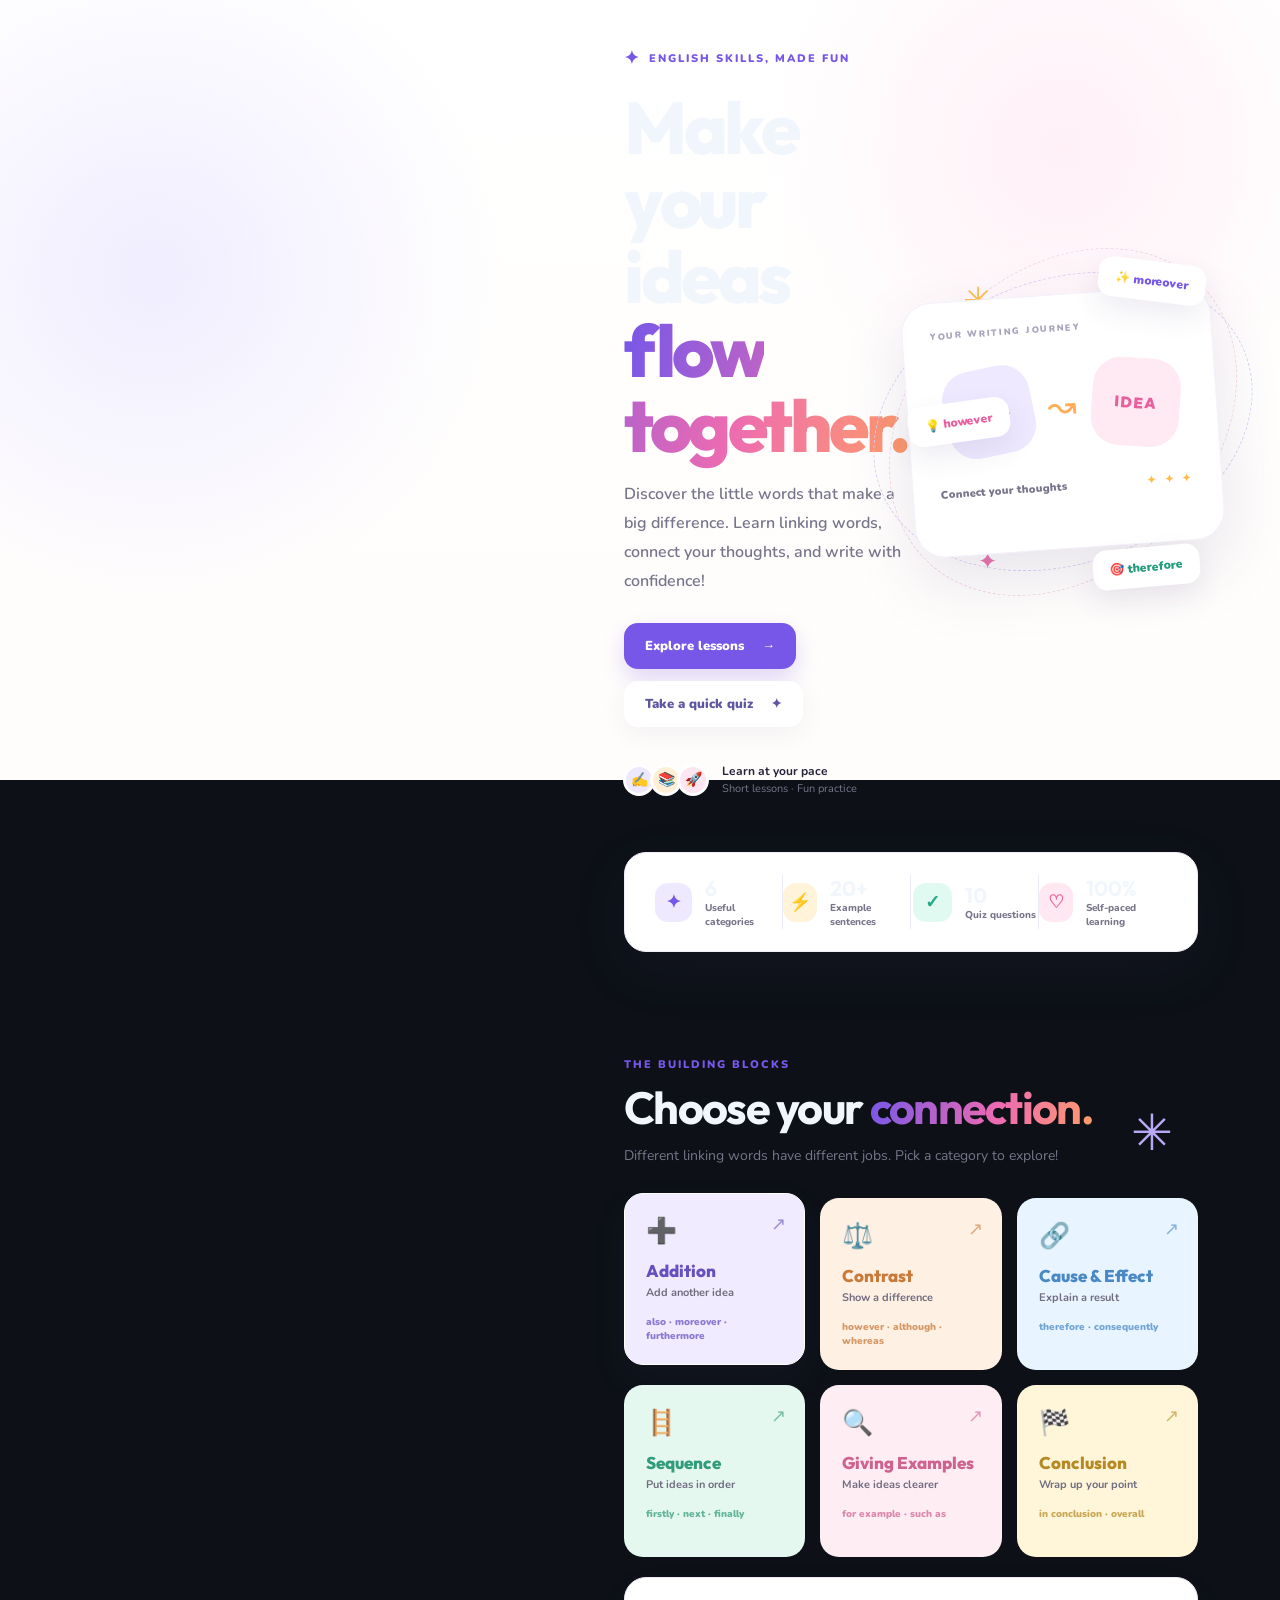
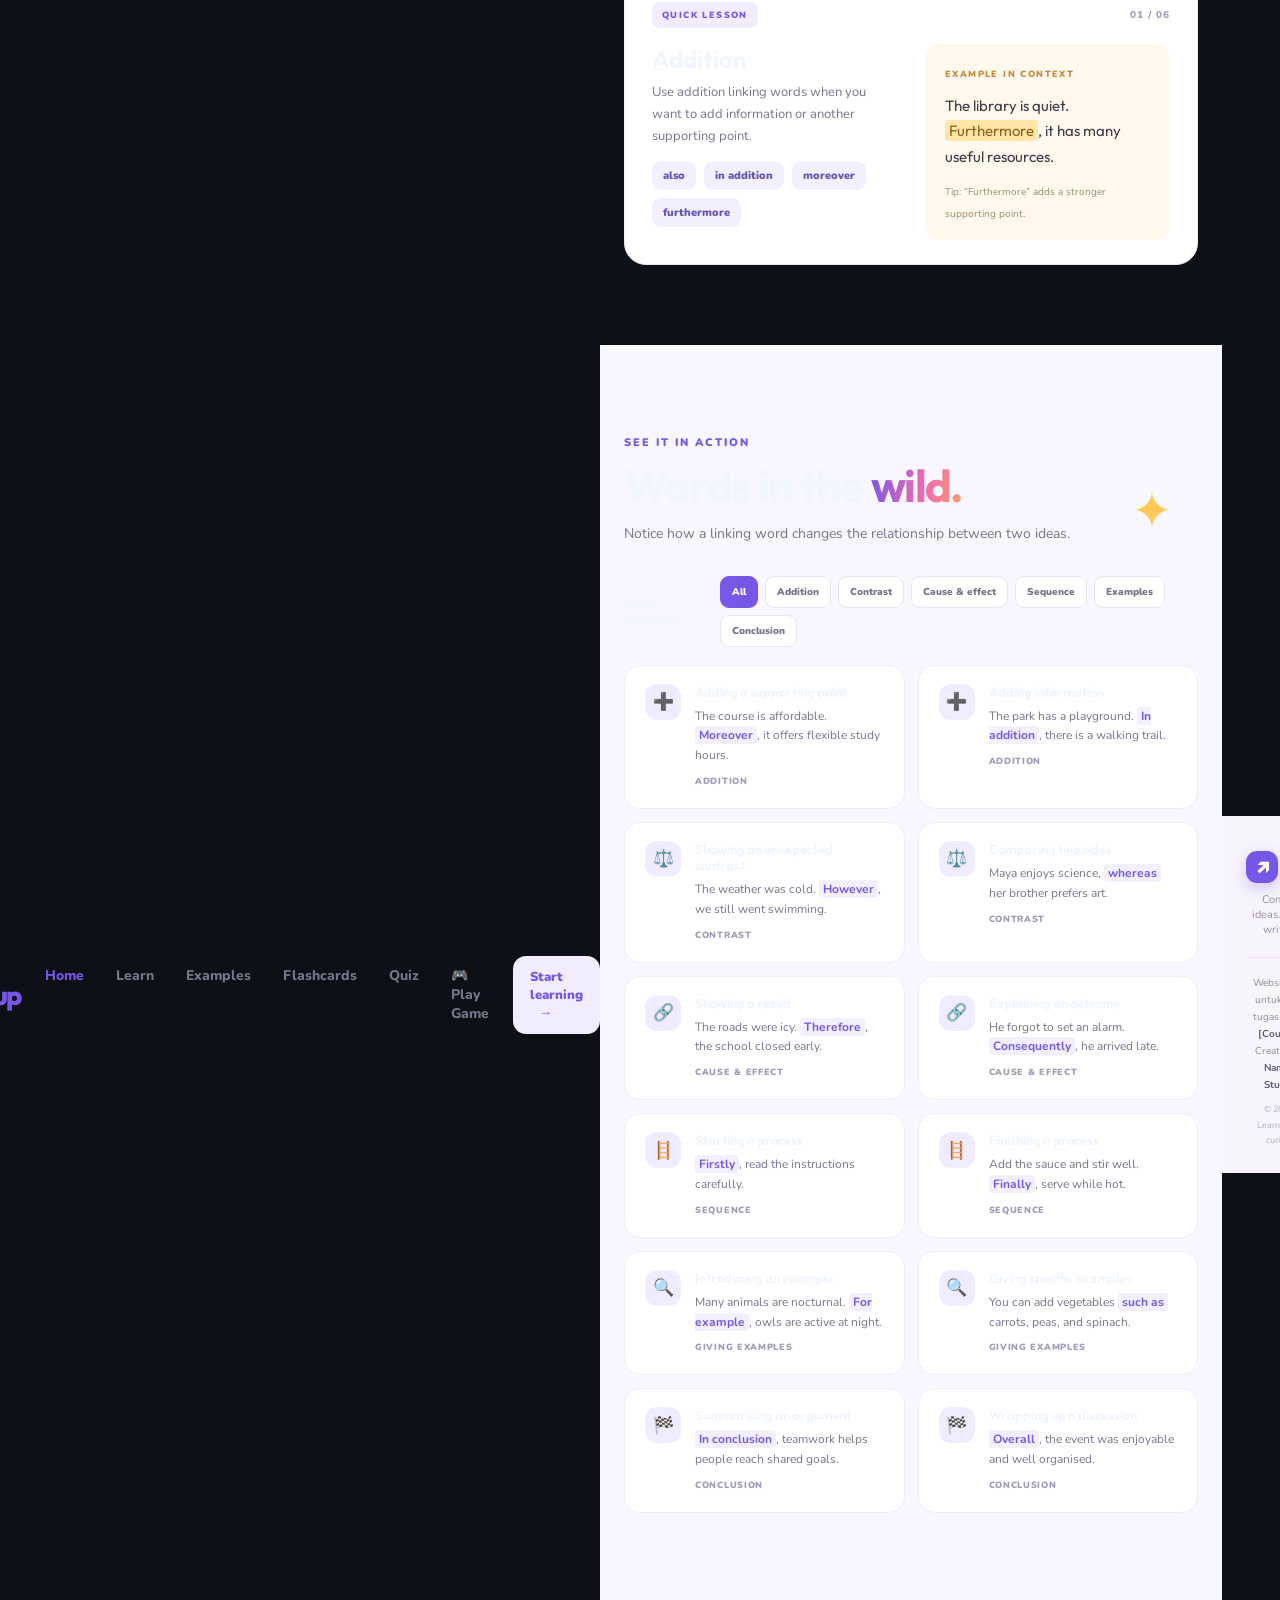
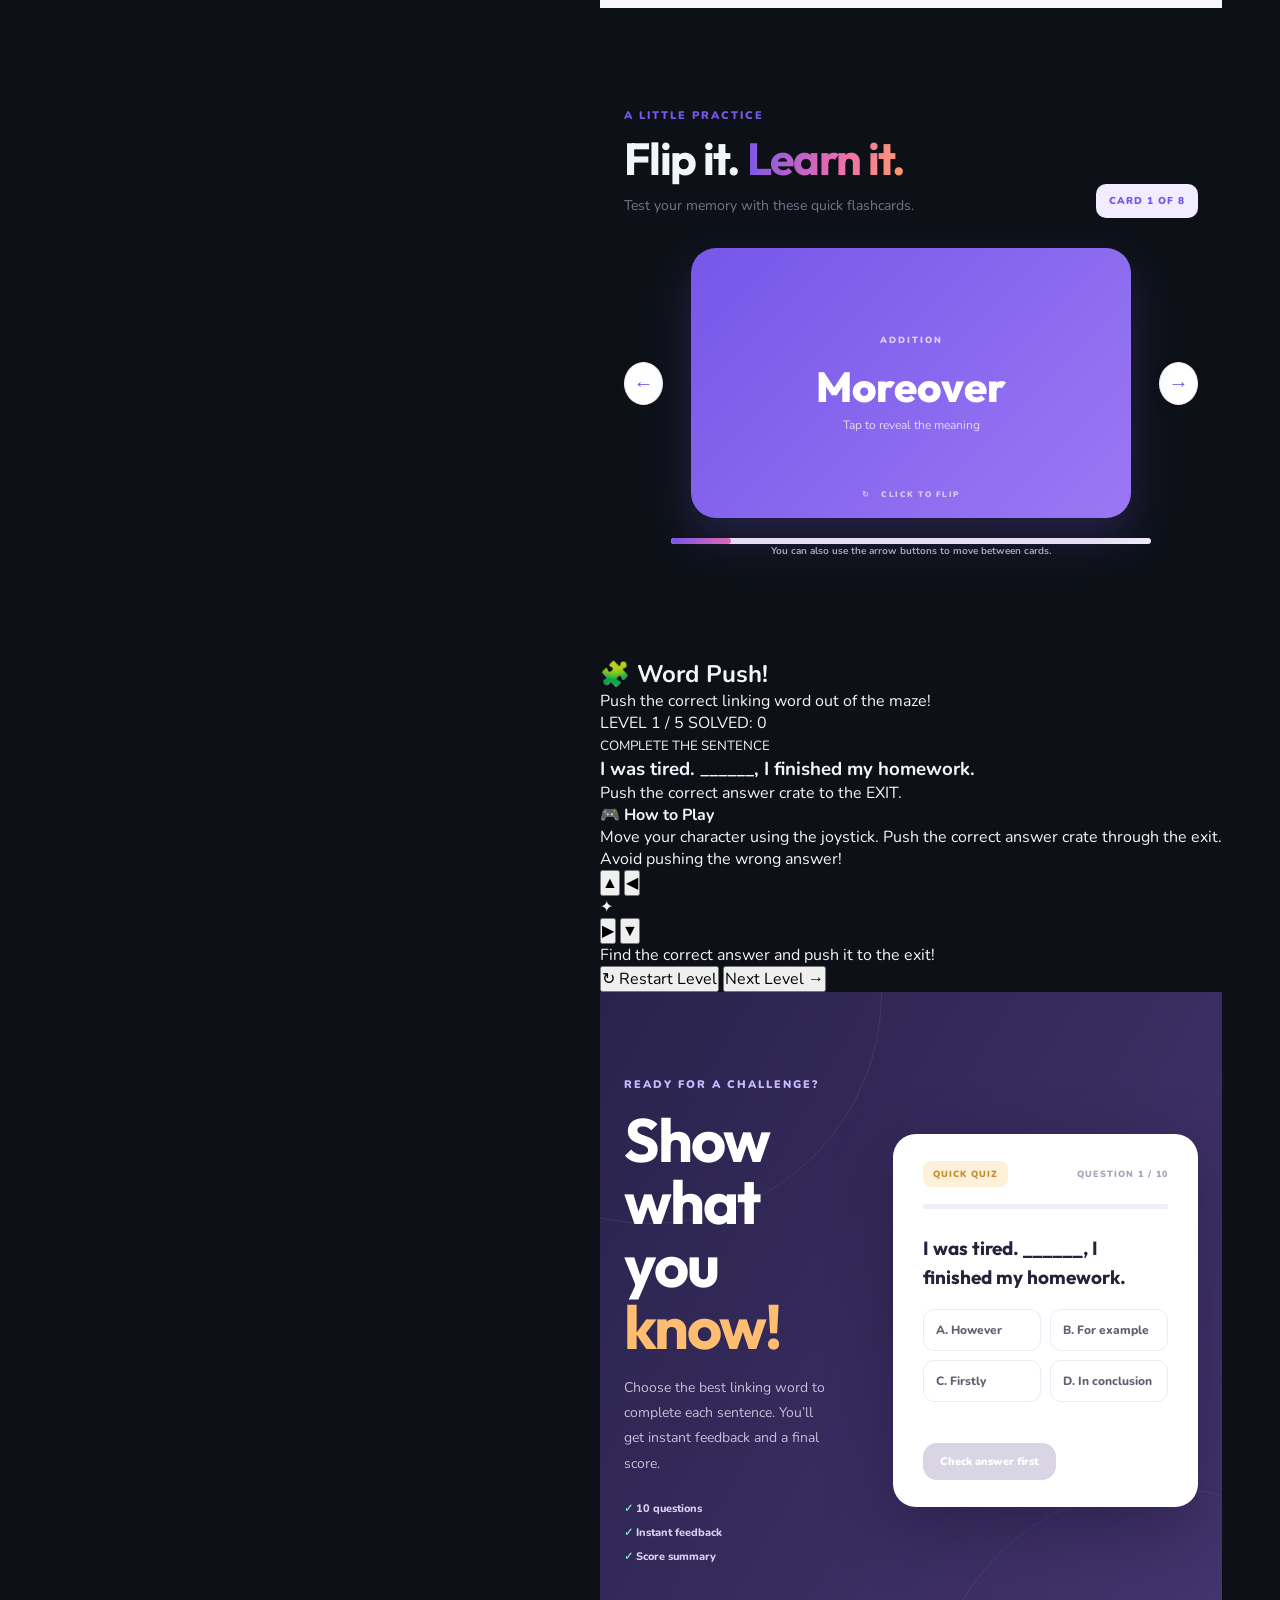
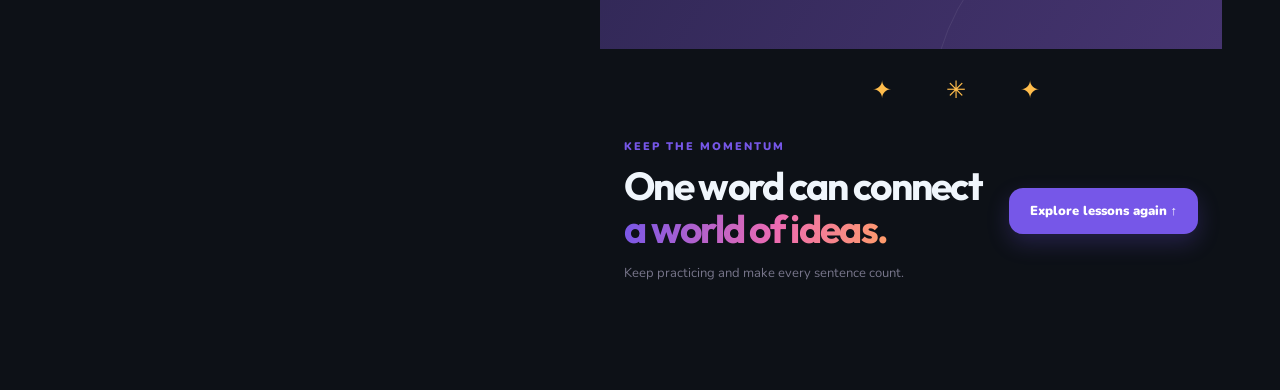
==== LinkUp-Project/index.html @ fb4392ee "Upload LinkUp Project" ====
<!DOCTYPE html>
<html lang="en">
<head>
  <meta charset="UTF-8">
  <meta name="viewport" content="width=device-width, initial-scale=1.0">
  <meta name="description" content="Learn linking and transition words with colorful lessons, flashcards, examples, and quizzes.">
  <title>LinkUp — Connect Your Ideas</title>
  <link rel="preconnect" href="https://fonts.googleapis.com">
  <link rel="preconnect" href="https://fonts.gstatic.com" crossorigin>
  <link href="https://fonts.googleapis.com/css2?family=Nunito:wght@400;600;700;800;900&family=Outfit:wght@400;500;600;700;800&display=swap" rel="stylesheet">
  <link rel="stylesheet" href="css/style.css">
  <link rel="stylesheet" href="css/sokoban.css">
  
</head>
<body>
  <div class="page-bg"></div>
  <header class="site-header">
    <a class="brand" href="#home" aria-label="LinkUp home">
      <span class="brand-mark">↗</span><span>link<span class="brand-accent">up</span></span>
    </a>
    <button class="menu-toggle" id="menuToggle" aria-label="Toggle navigation" aria-expanded="false">☰</button>
    <nav class="main-nav" id="mainNav">
      <a href="#home" class="nav-link active">Home</a>
      <a href="#learn" class="nav-link">Learn</a>
      <a href="#examples" class="nav-link">Examples</a>
      <a href="#cards" class="nav-link">Flashcards</a>
      <a href="#quiz" class="nav-link">Quiz</a>
      <a href="game.html" class="nav-link">
    🎮 Play Game
</a>
    </nav>
    <a class="header-cta" href="#quiz">Start learning <span>→</span></a>
  </header>

  <main>
    <section class="hero section-wrap" id="home">
      <div class="hero-copy">
        <div class="eyebrow"><span class="sparkle">✦</span> ENGLISH SKILLS, MADE FUN</div>
        <h1>Make your ideas<br> <span class="gradient-text">flow together.</span></h1>
        <p class="hero-lead">Discover the little words that make a big difference. Learn linking words, connect your thoughts, and write with confidence!</p>
        <div class="hero-actions">
          <a class="btn btn-primary" href="#learn">Explore lessons <span>→</span></a>
          <a class="btn btn-soft" href="#quiz">Take a quick quiz <span>✦</span></a>
        </div>
        <div class="hero-proof"><div class="avatar-stack"><i>✍️</i><i>📚</i><i>🚀</i></div><span><strong>Learn at your pace</strong><br>Short lessons · Fun practice</span></div>
      </div>
      <div class="hero-art" aria-label="Decorative illustration about connecting ideas">
        <div class="orbit orbit-one"></div><div class="orbit orbit-two"></div>
        <div class="floating-note note-one">✨ moreover</div>
        <div class="floating-note note-two">💡 however</div>
        <div class="floating-note note-three">🎯 therefore</div>
        <div class="hero-card">
          <div class="mini-label">YOUR WRITING JOURNEY</div>
          <div class="connect-graphic"><span class="bubble bubble-a">IDEA</span><span class="connector">↝</span><span class="bubble bubble-b">IDEA</span></div>
          <div class="hero-card-bottom"><span>Connect your thoughts</span><span class="tiny-stars">✦ ✦ ✦</span></div>
        </div>
        <span class="art-star star-a">✳</span><span class="art-star star-b">✦</span><span class="art-dot dot-a"></span><span class="art-dot dot-b"></span>
      </div>
    </section>

    <section class="stats section-wrap" aria-label="What you can learn">
      <div class="stat-item"><span class="stat-icon purple">✦</span><div><strong>6</strong><small>Useful categories</small></div></div>
      <div class="stat-item"><span class="stat-icon yellow">⚡</span><div><strong>20+</strong><small>Example sentences</small></div></div>
      <div class="stat-item"><span class="stat-icon mint">✓</span><div><strong>10</strong><small>Quiz questions</small></div></div>
      <div class="stat-item"><span class="stat-icon pink">♡</span><div><strong>100%</strong><small>Self-paced learning</small></div></div>
    </section>

    <section class="section-wrap section-block" id="learn">
      <div class="section-heading">
        <div><div class="eyebrow">THE BUILDING BLOCKS</div><h2>Choose your <span class="gradient-text">connection.</span></h2><p>Different linking words have different jobs. Pick a category to explore!</p></div>
        <span class="heading-doodle">✳</span>
      </div>
      <div class="category-grid" id="categoryGrid">
        <button class="category-card cat-purple" data-category="addition"><span class="category-emoji">➕</span><span class="category-title">Addition</span><span class="category-desc">Add another idea</span><span class="category-words">also · moreover · furthermore</span><span class="card-arrow">↗</span></button>
        <button class="category-card cat-orange" data-category="contrast"><span class="category-emoji">⚖️</span><span class="category-title">Contrast</span><span class="category-desc">Show a difference</span><span class="category-words">however · although · whereas</span><span class="card-arrow">↗</span></button>
        <button class="category-card cat-blue" data-category="cause"><span class="category-emoji">🔗</span><span class="category-title">Cause & Effect</span><span class="category-desc">Explain a result</span><span class="category-words">therefore · consequently</span><span class="card-arrow">↗</span></button>
        <button class="category-card cat-green" data-category="sequence"><span class="category-emoji">🪜</span><span class="category-title">Sequence</span><span class="category-desc">Put ideas in order</span><span class="category-words">firstly · next · finally</span><span class="card-arrow">↗</span></button>
        <button class="category-card cat-pink" data-category="example"><span class="category-emoji">🔍</span><span class="category-title">Giving Examples</span><span class="category-desc">Make ideas clearer</span><span class="category-words">for example · such as</span><span class="card-arrow">↗</span></button>
        <button class="category-card cat-yellow" data-category="conclusion"><span class="category-emoji">🏁</span><span class="category-title">Conclusion</span><span class="category-desc">Wrap up your point</span><span class="category-words">in conclusion · overall</span><span class="card-arrow">↗</span></button>
      </div>
      <div class="lesson-panel" id="lessonPanel" aria-live="polite">
        <div class="lesson-panel-top"><span class="lesson-chip">QUICK LESSON</span><span class="lesson-number" id="lessonNumber">01 / 06</span></div>
        <div class="lesson-content"><div><h3 id="lessonTitle">Addition</h3><p id="lessonDescription">Use addition linking words when you want to add information or another supporting point.</p><div class="word-pills" id="lessonWords"></div></div><div class="lesson-example"><span class="example-label">EXAMPLE IN CONTEXT</span><p id="lessonExample">The library is quiet. <mark>Furthermore</mark>, it has many useful resources.</p><small id="lessonTip">Tip: “Furthermore” adds a stronger supporting point.</small></div></div>
      </div>
    </section>

    <section class="examples-section" id="examples">
      <div class="section-wrap section-block">
        <div class="section-heading">
          <div><div class="eyebrow">SEE IT IN ACTION</div><h2>Words in the <span class="gradient-text">wild.</span></h2><p>Notice how a linking word changes the relationship between two ideas.</p></div>
          <span class="heading-doodle yellow-doodle">✦</span>
        </div>
        <div class="example-toolbar"><div class="filter-label">Filter examples</div><div class="filter-buttons" id="exampleFilters"><button class="filter-btn selected" data-filter="all">All</button><button class="filter-btn" data-filter="addition">Addition</button><button class="filter-btn" data-filter="contrast">Contrast</button><button class="filter-btn" data-filter="cause">Cause & effect</button><button class="filter-btn" data-filter="sequence">Sequence</button><button class="filter-btn" data-filter="example">Examples</button><button class="filter-btn" data-filter="conclusion">Conclusion</button></div></div>
        <div class="example-list" id="exampleList"></div>
      </div>
    </section>

    <section class="section-wrap section-block flash-section" id="cards">
      <div class="section-heading">
        <div><div class="eyebrow">A LITTLE PRACTICE</div><h2>Flip it. <span class="gradient-text">Learn it.</span></h2><p>Test your memory with these quick flashcards.</p></div>
        <div class="flash-counter" id="flashCounter">CARD 1 OF 8</div>
      </div>
      <div class="flashcard-area">
        <button class="round-arrow" id="prevCard" aria-label="Previous flashcard">←</button>
        <button class="flashcard" id="flashcard" aria-label="Flip flashcard">
          <span class="flash-topline" id="flashCategory">ADDITION</span>
          <span class="flash-word" id="flashWord">Moreover</span>
          <span class="flash-hint" id="flashHint">Tap to reveal the meaning</span>
          <span class="flash-meaning" id="flashMeaning">In addition; used to add information.</span>
          <span class="flip-indicator">↻ &nbsp; CLICK TO FLIP</span>
        </button>
        <button class="round-arrow" id="nextCard" aria-label="Next flashcard">→</button>
      </div>
      <div class="flash-progress"><span id="flashProgress"></span></div>
      <p class="flash-instruction">You can also use the arrow buttons to move between cards.</p>
    </section>

<!-- WORD PUSH SOKOBAN GAME -->
<section class="sokoban-section" id="sokoban">

    <div class="sokoban-container">

        <div class="sokoban-header">
            <h2>🧩 Word Push!</h2>
            <p>Push the correct linking word out of the maze!</p>
        </div>

        <div class="sokoban-game">

            <div class="sokoban-question">

                <div class="sokoban-info">
                    <span id="sokoLevel">LEVEL 1 / 5</span>
                    <span id="sokoScore">SOLVED: 0</span>
                </div>

                <small>COMPLETE THE SENTENCE</small>

                <h3 id="sokoQuestion">
                    I was tired. ______, I finished my homework.
                </h3>

                <p>Push the correct answer crate to the EXIT.</p>

            </div>

            <div class="sokoban-board-frame">
                <div class="sokoban-board" id="sokoBoard"></div>
            </div>

            <div class="sokoban-controls">

                <div class="sokoban-instructions">
                    <strong>🎮 How to Play</strong>

                    <p>
                        Move your character using the joystick.
                        Push the correct answer crate through
                        the exit. Avoid pushing the wrong answer!
                    </p>
                </div>

                <div>
                    <div class="soko-joystick" id="sokoJoystick">

                        <button class="soko-up" data-dir="up">▲</button>
                        <button class="soko-left" data-dir="left">◀</button>

                        <div class="soko-center">✦</div>

                        <button class="soko-right" data-dir="right">▶</button>
                        <button class="soko-down" data-dir="down">▼</button>

                    </div>
                </div>

            </div>

            <div class="sokoban-feedback" id="sokoFeedback">
                Find the correct answer and push it to the exit!
            </div>

            <div class="sokoban-actions">

                <button id="sokoRestart">
                    ↻ Restart Level
                </button>

                <button id="sokoNext" class="primary sokoban-hidden">
                    Next Level →
                </button>

            </div>

        </div>
    </div>

</section>

    <section class="quiz-section" id="quiz">
      <div class="section-wrap quiz-layout">
        <div class="quiz-copy"><div class="eyebrow light-eyebrow">READY FOR A CHALLENGE?</div><h2>Show what<br>you <span>know!</span></h2><p>Choose the best linking word to complete each sentence. You’ll get instant feedback and a final score.</p><div class="quiz-perks"><span>✓ 10 questions</span><span>✓ Instant feedback</span><span>✓ Score summary</span></div></div>
        <div class="quiz-box" id="quizBox">
          <div class="quiz-top"><span class="quiz-tag">QUICK QUIZ</span><span id="quizProgressText">QUESTION 1 / 10</span></div>
          <div class="quiz-progress"><span id="quizProgressBar"></span></div>
          <div id="quizQuestionArea">
            <h3 id="questionText">I was tired. ______, I finished my homework.</h3>
            <div class="answer-options" id="answerOptions"></div>
            <div class="quiz-feedback" id="quizFeedback" aria-live="polite"></div>
            <button class="btn btn-primary quiz-next" id="nextQuestion" disabled>Check answer first</button>
          </div>
          <div class="quiz-result hidden" id="quizResult"><div class="result-emoji" id="resultEmoji">🎉</div><h3 id="resultTitle">Great work!</h3><p id="resultText">You completed the quiz.</p><div class="score-circle"><strong id="finalScore">0/10</strong><small>YOUR SCORE</small></div><button class="btn btn-primary" id="restartQuiz">Try again ↻</button></div>
        </div>
      </div>
    </section>

    <section class="section-wrap final-cta">
      <div class="cta-confetti">✦　✳　✦</div><div><div class="eyebrow">KEEP THE MOMENTUM</div><h2>One word can connect<br><span class="gradient-text">a world of ideas.</span></h2><p>Keep practicing and make every sentence count.</p></div><a class="btn btn-primary" href="#learn">Explore lessons again ↑</a>
    </section>
  </main>

  <footer class="site-footer">
    <a class="brand footer-brand" href="#home"><span class="brand-mark">↗</span><span>link<span class="brand-accent">up</span></span></a>
    <p>Connect your ideas. Make your writing flow.</p>
    <div class="footer-line"></div>
    <small>Website ini dibuat untuk memenuhi tugas mata kuliah <strong>[Course Name]</strong>. Created by <strong>[Your Name]</strong> (<strong>[Your Student ID]</strong>).</small>
    <small class="copyright">© 2026 LinkUp Learning. Made for curious minds.</small>
  </footer>

  <script src="js/app.js"></script>
  <script src="js/app.js"></script>
<script src="js/sokoban.js"></script>
</body>
</html>

<!-- buatkan dihalaman berbeda aja jangan disamakan didashboard jadi halaman khusus untuk game -->
---- LinkUp-Project/css/style.css ----
@import url('https://fonts.googleapis.com/css2?family=DM+Sans:wght@400;500;600;700;800&display=swap');
:root{--ink:#25233a;--muted:#77758a;--purple:#7657e8;--pink:#ff6fae;--yellow:#ffc857;--mint:#5ed6b3;--blue:#67b7f7;--paper:#fffdfb;--line:#eeeaf5;--shadow:0 18px 55px rgba(65,45,112,.10)}
*{box-sizing:border-box}html{scroll-behavior:smooth;scroll-padding-top:90px}body{margin:0;background:var(--paper);color:var(--ink);font-family:'Nunito','DM Sans',sans-serif;overflow-x:hidden}.page-bg{position:absolute;inset:0 0 auto;height:780px;z-index:-1;background:radial-gradient(circle at 83% 19%,#fff0f7 0,transparent 24%),radial-gradient(circle at 12% 35%,#f0edff 0,transparent 28%),linear-gradient(180deg,#fff 0%,#fffdfb 100%)}a{text-decoration:none;color:inherit}button{font:inherit;cursor:pointer}.section-wrap{width:min(1120px,calc(100% - 48px));margin:auto}.site-header{height:82px;width:min(1180px,calc(100% - 48px));margin:auto;display:flex;align-items:center;justify-content:space-between;gap:24px;position:relative;z-index:10}.brand{font-family:'Outfit',sans-serif;font-size:27px;font-weight:800;letter-spacing:-1.4px;display:flex;align-items:center;gap:8px}.brand-mark{display:grid;place-items:center;width:32px;height:32px;border-radius:11px;background:var(--purple);color:#fff;font-size:22px;box-shadow:0 5px 14px #7657e84a}.brand-accent{color:var(--purple)}.main-nav{display:flex;gap:32px;color:#77758a;font-size:14px;font-weight:800}.nav-link{transition:.2s}.nav-link:hover,.nav-link.active{color:var(--purple)}.header-cta{font-size:13px;font-weight:900;color:var(--purple);background:#f1edff;padding:12px 17px;border-radius:13px}.header-cta span{margin-left:9px}.menu-toggle{display:none;border:0;background:#f1edff;border-radius:10px;padding:9px 12px;color:var(--purple);font-size:20px}
.hero{display:grid;grid-template-columns:1.05fr .95fr;align-items:center;min-height:565px;padding-top:30px;padding-bottom:55px}.eyebrow{font-size:11px;font-weight:900;letter-spacing:2px;color:var(--purple);display:flex;align-items:center;gap:8px}.sparkle{font-size:18px}.hero h1{font-family:'Outfit',sans-serif;font-size:clamp(48px,6vw,73px);line-height:1.02;letter-spacing:-3.5px;margin:20px 0 18px;font-weight:800}.gradient-text{background:linear-gradient(100deg,#7657e8 0%,#ed6bb1 58%,#ff9d69 100%);-webkit-background-clip:text;background-clip:text;color:transparent}.hero-lead{max-width:475px;font-size:16px;line-height:1.8;color:var(--muted);font-weight:600}.hero-actions{display:flex;gap:12px;margin-top:28px;flex-wrap:wrap}.btn{display:inline-flex;align-items:center;justify-content:center;gap:18px;padding:14px 21px;border:0;border-radius:14px;font-size:13px;font-weight:900;transition:transform .2s,box-shadow .2s}.btn:hover{transform:translateY(-3px)}.btn-primary{background:var(--purple);color:#fff;box-shadow:0 9px 22px #7657e83b}.btn-soft{background:#fff;color:#5f56a0;box-shadow:0 6px 25px #4d3d7a12}.hero-proof{display:flex;align-items:center;gap:13px;margin-top:35px;color:var(--muted);font-size:11px;line-height:1.5}.hero-proof strong{font-size:12px;color:var(--ink)}.avatar-stack{display:flex;padding-left:4px}.avatar-stack i{font-style:normal;width:32px;height:32px;border:3px solid white;border-radius:50%;display:grid;place-items:center;background:#eee8ff;margin-left:-5px;font-size:14px}.avatar-stack i:nth-child(2){background:#fff0d5}.avatar-stack i:nth-child(3){background:#ffe5f0}
.hero-art{height:420px;position:relative;display:grid;place-items:center}.orbit{position:absolute;border:1px dashed #d9d0f4;border-radius:50%;transform:rotate(-20deg)}.orbit-one{width:390px;height:285px}.orbit-two{width:300px;height:390px;transform:rotate(45deg);border-color:#f4d6e6}.hero-card{width:310px;height:255px;background:white;border-radius:30px;box-shadow:0 25px 65px #49377720;position:relative;z-index:2;padding:27px;transform:rotate(-4deg);border:1px solid #f5f1fb}.mini-label{font-size:9px;letter-spacing:1.7px;font-weight:900;color:#aaa3bc}.connect-graphic{height:145px;display:flex;align-items:center;justify-content:center;gap:15px}.bubble{width:88px;height:88px;border-radius:28px;display:grid;place-items:center;font-family:'Outfit';font-weight:900;font-size:15px;letter-spacing:1px}.bubble-a{background:#eee9ff;color:#7657e8;transform:rotate(-8deg)}.bubble-b{background:#ffe9f2;color:#e95f9d;transform:rotate(8deg)}.connector{font-size:35px;color:#ffad57}.hero-card-bottom{display:flex;justify-content:space-between;font-size:11px;font-weight:900;color:#77758a}.tiny-stars{color:#ffbd4c;letter-spacing:3px}.floating-note{position:absolute;z-index:3;padding:12px 17px;border-radius:14px;background:white;box-shadow:0 12px 28px #49377718;font-size:12px;font-weight:900}.note-one{top:49px;right:12px;transform:rotate(7deg);color:#7657e8}.note-two{left:0;top:190px;transform:rotate(-8deg);color:#e95f9d}.note-three{right:18px;bottom:45px;transform:rotate(-5deg);color:#219b7a}.art-star{position:absolute;color:#ffbd4c;font-size:36px}.star-a{top:65px;left:55px}.star-b{bottom:55px;left:70px;font-size:23px;color:#e875ac}.art-dot{position:absolute;width:12px;height:12px;border-radius:50%;background:#78d8bd}.dot-a{right:80px;top:110px}.dot-b{left:35px;bottom:115px;background:#9b88f1}
.stats{display:grid;grid-template-columns:repeat(4,1fr);background:white;border:1px solid #f1edf6;box-shadow:var(--shadow);border-radius:22px;padding:22px 30px;margin-top:0}.stat-item{display:flex;align-items:center;justify-content:center;gap:13px;border-right:1px solid var(--line)}.stat-item:last-child{border:0}.stat-icon{width:39px;height:39px;border-radius:13px;display:grid;place-items:center;font-size:18px;font-weight:900}.purple{background:#eee9ff;color:#7657e8}.yellow{background:#fff4d9;color:#e6a82c}.mint{background:#e0faf2;color:#24a985}.pink{background:#ffe8f1;color:#e96ca5}.stat-item strong{display:block;font-family:'Outfit';font-size:21px}.stat-item small{display:block;color:var(--muted);font-size:10px;font-weight:800}
.section-block{padding-top:105px;padding-bottom:80px}.section-heading{display:flex;justify-content:space-between;align-items:flex-end;margin-bottom:30px}.section-heading h2,.final-cta h2{font-family:'Outfit';font-size:clamp(32px,4vw,45px);letter-spacing:-1.7px;line-height:1.1;margin:11px 0}.section-heading p,.final-cta p{color:var(--muted);font-size:14px;margin:0;line-height:1.7}.heading-doodle{font-size:50px;color:#b8a9f4;margin-right:25px}.category-grid{display:grid;grid-template-columns:repeat(3,1fr);gap:15px}.category-card{position:relative;text-align:left;border:1px solid transparent;border-radius:19px;padding:20px 21px 18px;min-height:172px;transition:.22s;display:flex;flex-direction:column;align-items:flex-start;overflow:hidden}.category-card:hover,.category-card.selected{transform:translateY(-5px);box-shadow:0 15px 35px #49377716;border-color:#fff}.category-emoji{font-size:25px;margin-bottom:12px}.category-title{font-family:'Outfit';font-weight:800;font-size:17px}.category-desc{font-size:11px;color:#716e80;margin-top:4px;font-weight:700}.category-words{font-size:10px;font-weight:900;margin-top:15px;opacity:.72}.card-arrow{position:absolute;right:18px;top:18px;font-size:18px;opacity:.6}.cat-purple{background:#f0ebff;color:#6550bd}.cat-orange{background:#fff0e4;color:#c77a3a}.cat-blue{background:#e8f4ff;color:#4788c5}.cat-green{background:#e5f8f0;color:#329b79}.cat-pink{background:#ffedf4;color:#cf6390}.cat-yellow{background:#fff6d9;color:#b58a25}.lesson-panel{background:#fff;border:1px solid #eeeaf5;border-radius:22px;margin-top:20px;padding:24px 27px;box-shadow:0 12px 35px #4937770c}.lesson-panel-top{display:flex;justify-content:space-between;align-items:center}.lesson-chip{background:#f1edff;color:var(--purple);font-size:9px;letter-spacing:1.4px;font-weight:900;padding:7px 10px;border-radius:8px}.lesson-number{font-size:10px;color:#aaa4b8;font-weight:900;letter-spacing:1px}.lesson-content{display:grid;grid-template-columns:1fr 1fr;gap:28px;margin-top:16px}.lesson-content h3{font-family:'Outfit';font-size:24px;margin:0 0 7px}.lesson-content p{color:var(--muted);font-size:13px;line-height:1.7;margin:0}.word-pills{display:flex;gap:8px;flex-wrap:wrap;margin-top:14px}.word-pill{font-size:11px;font-weight:900;color:#6856b5;background:#f2efff;padding:7px 11px;border-radius:9px}.lesson-example{background:#fff8ed;border-radius:15px;padding:17px 20px}.example-label{font-size:9px;font-weight:900;letter-spacing:1.4px;color:#c58b3a}.lesson-example p{font-family:'Outfit';font-size:15px;color:#403b4b;margin:10px 0}.lesson-example mark{background:#ffe5a8;color:#8d631a;border-radius:4px;padding:1px 4px}.lesson-example small{font-size:10px;color:#9b8a6c}
.examples-section{background:#f8f6ff}.examples-section .section-block{padding-top:90px;padding-bottom:95px}.yellow-doodle{color:#ffc857}.example-toolbar{display:flex;align-items:center;justify-content:space-between;gap:15px;margin:28px 0 18px}.filter-label{font-size:12px;font-weight:900}.filter-buttons{display:flex;gap:7px;flex-wrap:wrap}.filter-btn{border:1px solid #e9e4f4;background:#fff;color:#77758a;border-radius:9px;padding:8px 11px;font-size:10px;font-weight:900}.filter-btn.selected,.filter-btn:hover{background:var(--purple);color:#fff;border-color:var(--purple)}.example-list{display:grid;grid-template-columns:repeat(2,1fr);gap:13px}.example-card{background:white;border:1px solid #f0edf6;border-radius:16px;padding:18px 20px;display:flex;gap:14px;align-items:flex-start}.example-icon{width:36px;height:36px;border-radius:12px;display:grid;place-items:center;background:#f0ebff;font-size:17px;flex-shrink:0}.example-card h4{margin:0 0 7px;font-size:13px;font-family:'Outfit'}.example-card p{margin:0;color:#77758a;font-size:12px;line-height:1.65}.example-card strong{color:#7657e8;background:#f2efff;border-radius:4px;padding:1px 4px}.example-tag{display:inline-block;margin-top:9px;font-size:9px;font-weight:900;letter-spacing:.7px;color:#a39ab9}
.flash-section{padding-top:100px;padding-bottom:100px}.flash-counter{background:#f1edff;color:var(--purple);font-size:10px;font-weight:900;letter-spacing:1px;padding:10px 13px;border-radius:10px}.flashcard-area{display:flex;align-items:center;justify-content:center;gap:28px;margin-top:20px}.round-arrow{width:43px;height:43px;border-radius:50%;border:1px solid #eee9f6;background:white;color:var(--purple);font-size:20px;box-shadow:0 5px 16px #4937770c;transition:.2s}.round-arrow:hover{background:var(--purple);color:white}.flashcard{width:min(480px,70vw);min-height:270px;border:0;border-radius:25px;background:linear-gradient(135deg,#7657e8,#9a78f4);color:white;box-shadow:0 20px 45px #7657e83b;display:flex;flex-direction:column;align-items:center;justify-content:center;padding:28px;text-align:center;position:relative;transition:transform .3s}.flashcard:hover{transform:translateY(-4px) rotate(-.5deg)}.flash-topline{font-size:9px;letter-spacing:2px;font-weight:900;opacity:.7}.flash-word{font-family:'Outfit';font-size:42px;font-weight:800;margin:14px 0 4px}.flash-hint{font-size:12px;opacity:.75}.flash-meaning{display:none;font-size:16px;max-width:340px;line-height:1.5;font-weight:800}.flashcard.flipped .flash-word,.flashcard.flipped .flash-hint{display:none}.flashcard.flipped .flash-meaning{display:block}.flip-indicator{position:absolute;bottom:18px;font-size:8px;letter-spacing:1.5px;opacity:.65;font-weight:900}.flash-progress{height:6px;background:#f0edf6;border-radius:10px;width:min(480px,70vw);margin:20px auto 0;overflow:hidden}.flash-progress span{height:100%;width:12.5%;display:block;background:linear-gradient(90deg,#7657e8,#ed6bb1);border-radius:10px;transition:width .3s}.flash-instruction{text-align:center;font-size:10px;color:#aaa4b8;font-weight:700}
.quiz-section{background:linear-gradient(120deg,#29234c,#45346f);color:white;position:relative;overflow:hidden}.quiz-section:before,.quiz-section:after{content:"";position:absolute;border:1px solid #ffffff13;border-radius:50%;width:460px;height:460px}.quiz-section:before{left:-180px;top:-230px}.quiz-section:after{right:-170px;bottom:-300px}.quiz-layout{display:grid;grid-template-columns:.8fr 1.2fr;gap:65px;align-items:center;padding-top:85px;padding-bottom:85px;position:relative;z-index:1}.light-eyebrow{color:#c8b9ff}.quiz-copy h2{font-family:'Outfit';font-size:clamp(44px,5vw,61px);line-height:1.02;letter-spacing:-2px;margin:17px 0}.quiz-copy h2 span{color:#ffbd72}.quiz-copy p{color:#c5bfd8;font-size:14px;line-height:1.8;max-width:350px}.quiz-perks{display:flex;flex-direction:column;gap:9px;margin-top:25px;color:#d8d0f1;font-size:11px;font-weight:800}.quiz-perks span::first-letter{color:#78dfbd}.quiz-box{background:#fff;color:var(--ink);border-radius:23px;padding:27px 30px;box-shadow:0 22px 65px #17122d66;min-height:370px}.quiz-top{display:flex;justify-content:space-between;align-items:center;font-size:9px;font-weight:900;letter-spacing:1px;color:#aaa4b8}.quiz-tag{background:#fff0d9;color:#c68c2c;padding:7px 10px;border-radius:8px}.quiz-progress{height:5px;background:#f0edf6;border-radius:8px;margin:17px 0 25px;overflow:hidden}.quiz-progress span{display:block;width:10%;height:100%;background:linear-gradient(90deg,#7657e8,#ed6bb1);transition:width .3s}.quiz-box h3{font-family:'Outfit';font-size:19px;line-height:1.5;margin:0 0 18px}.answer-options{display:grid;grid-template-columns:1fr 1fr;gap:9px}.answer-option{border:1px solid #eeeaf5;background:white;border-radius:11px;padding:12px;text-align:left;font-size:12px;font-weight:800;color:#625f72;transition:.18s}.answer-option:hover:not(:disabled){border-color:#b9a9f5;background:#f8f5ff}.answer-option.selected{border-color:var(--purple);background:#f2efff;color:var(--purple)}.answer-option.correct{border-color:#5ed6b3;background:#e9fbf5;color:#198665}.answer-option.incorrect{border-color:#ff9bbd;background:#fff0f5;color:#c64d7b}.answer-option:disabled{cursor:default}.quiz-feedback{font-size:11px;min-height:20px;margin-top:13px;font-weight:800;color:#77758a}.quiz-feedback.good{color:#219b7a}.quiz-feedback.bad{color:#d45b85}.quiz-next{margin-top:8px;padding:11px 17px;font-size:11px}.quiz-next:disabled{background:#d9d5e4;box-shadow:none;cursor:not-allowed;transform:none}.quiz-result{text-align:center;padding:8px 0}.hidden{display:none!important}.result-emoji{font-size:40px}.quiz-result h3{font-size:24px;margin:9px 0}.quiz-result p{font-size:12px;color:var(--muted)}.score-circle{width:105px;height:105px;border:7px solid #eee9ff;border-top-color:var(--purple);border-radius:50%;margin:18px auto;display:flex;flex-direction:column;align-items:center;justify-content:center}.score-circle strong{font-family:'Outfit';font-size:25px}.score-circle small{font-size:8px;letter-spacing:1px;color:#aaa4b8;font-weight:900}.quiz-result .btn{margin-top:5px}
.final-cta{padding-top:90px;padding-bottom:90px;display:flex;align-items:center;justify-content:space-between;position:relative}.final-cta h2{font-size:39px}.final-cta p{font-size:13px}.cta-confetti{position:absolute;right:25%;top:25px;color:#ffbd4c;font-size:24px;letter-spacing:15px}.site-footer{background:#f7f4fc;text-align:center;padding:35px 24px 25px}.footer-brand{justify-content:center;font-size:23px}.site-footer>p{font-size:11px;color:#9690a5;margin:9px 0 20px}.footer-line{height:1px;background:#e9e4f0;max-width:650px;margin:0 auto 17px}.site-footer small{display:block;font-size:10px;color:#8f899f;line-height:1.7}.site-footer small strong{color:#625b77}.copyright{margin-top:8px;font-size:9px!important;color:#b2adbd!important}
@media(max-width:850px){.main-nav{gap:16px}.hero{grid-template-columns:1fr 1fr}.hero h1{font-size:55px}.hero-art{transform:scale(.88)}.stats{padding:20px 12px}.stat-item{gap:8px}.stat-item strong{font-size:18px}.stat-item small{font-size:9px}.quiz-layout{gap:30px}.category-grid{grid-template-columns:repeat(2,1fr)}}
@media(max-width:650px){.section-wrap,.site-header{width:min(100% - 34px,520px)}.site-header{height:70px}.menu-toggle{display:block;margin-left:auto}.header-cta{display:none}.main-nav{display:none;position:absolute;top:62px;left:0;right:0;background:white;padding:17px;border-radius:15px;box-shadow:var(--shadow);flex-direction:column;gap:17px}.main-nav.open{display:flex}.hero{grid-template-columns:1fr;padding-top:45px;min-height:unset}.hero h1{font-size:53px;letter-spacing:-2.5px}.hero-lead{font-size:14px}.hero-art{height:330px;transform:scale(.82);margin-top:-5px}.hero-actions .btn{padding:13px 15px}.stats{grid-template-columns:1fr 1fr;gap:18px;padding:20px}.stat-item{justify-content:flex-start;border:0}.section-block{padding-top:75px;padding-bottom:65px}.section-heading{align-items:flex-start}.section-heading h2{font-size:34px}.section-heading p{font-size:12px;max-width:300px}.heading-doodle{font-size:35px;margin:0}.category-grid{gap:10px}.category-card{padding:16px;min-height:160px}.category-title{font-size:15px}.category-words{font-size:9px}.lesson-panel{padding:19px}.lesson-content{grid-template-columns:1fr;gap:15px}.example-toolbar{align-items:flex-start;flex-direction:column}.filter-buttons{gap:6px}.filter-btn{font-size:9px;padding:7px 9px}.example-list{grid-template-columns:1fr}.examples-section .section-block{padding-top:70px;padding-bottom:75px}.flash-section{padding-top:75px;padding-bottom:75px}.flashcard-area{gap:10px}.flashcard{width:calc(100% - 105px);min-height:245px}.flash-word{font-size:34px}.round-arrow{width:38px;height:38px;flex-shrink:0}.flash-progress{width:calc(100% - 105px)}.quiz-layout{grid-template-columns:1fr;gap:30px;padding-top:70px;padding-bottom:70px}.quiz-copy h2{font-size:48px}.quiz-copy p{max-width:450px}.quiz-perks{flex-direction:row;flex-wrap:wrap;gap:12px}.quiz-box{padding:22px 19px}.quiz-box h3{font-size:17px}.answer-options{grid-template-columns:1fr}.final-cta{padding-top:70px;padding-bottom:70px;display:block}.final-cta h2{font-size:33px}.final-cta .btn{margin-top:23px}.cta-confetti{right:12px;top:22px;font-size:17px}.site-footer{padding-top:30px}}
@media(prefers-reduced-motion:reduce){html{scroll-behavior:auto}*,*:before,*:after{transition:none!important}}
---- LinkUp-Project/css/sokoban.css ----
* {
  box-sizing: border-box;
  margin: 0;
  padding: 0;
  user-select: none;
}

body {
  background: #0d1117;
  color: #f0f6fc;
  font-family: 'Nunito', sans-serif;
  display: flex;
  justify-content: center;
  align-items: center;
  min-height: 100vh;
  padding: 16px;
}

#game-container {
  width: 100%;
  max-width: 640px;
  background: #161b22;
  border: 2px solid #30363d;
  border-radius: 16px;
  padding: 20px;
  box-shadow: 0 12px 32px rgba(0,0,0,0.5);
  display: flex;
  flex-direction: column;
  gap: 16px;
}

#question-card {
  background: linear-gradient(135deg, #1f293d 0%, #111827 100%);
  border: 2px solid #3b82f6;
  border-radius: 12px;
  padding: 16px;
  text-align: center;
  position: relative;
}

#level-badge {
  display: inline-block;
  background: #3b82f6;
  color: #fff;
  font-family: 'Fredoka One', cursive;
  font-size: 12px;
  padding: 4px 12px;
  border-radius: 20px;
  margin-bottom: 8px;
  letter-spacing: 1px;
}

#question-text {
  font-size: 18px;
  font-weight: 800;
  color: #ffffff;
  margin-bottom: 6px;
  line-height: 1.4;
}

#instruction-sub {
  font-size: 13px;
  color: #9ca3af;
}

#canvas-wrapper {
  width: 100%;
  display: flex;
  justify-content: center;
  align-items: center;
  background: #090d16;
  border-radius: 12px;
  border: 2px solid #21262d;
  overflow: hidden;
}

canvas {
  max-width: 100%;
  height: auto;
  display: block;
}

#controls-panel {
  display: flex;
  justify-content: space-between;
  align-items: center;
  gap: 12px;
}

#hud-buttons {
  display: flex;
  gap: 8px;
}

.btn-action {
  background: #21262d;
  color: #c9d1d9;
  border: 1px solid #30363d;
  padding: 10px 14px;
  border-radius: 8px;
  font-weight: 700;
  cursor: pointer;
  transition: all 0.2s ease;
}

.btn-action:hover {
  background: #30363d;
  color: #fff;
}

.btn-action:active {
  transform: scale(0.95);
}

/* D-Pad controls */
#dpad {
  display: flex;
  flex-direction: column;
  align-items: center;
  gap: 4px;
}

.dpad-row {
  display: flex;
  gap: 4px;
}

.dbtn {
  width: 44px;
  height: 44px;
  background: #21262d;
  border: 1px solid #30363d;
  border-radius: 8px;
  color: #60a5fa;
  font-size: 18px;
  font-weight: bold;
  cursor: pointer;
  display: flex;
  justify-content: center;
  align-items: center;
}

.dbtn:active {
  background: #3b82f6;
  color: white;
}
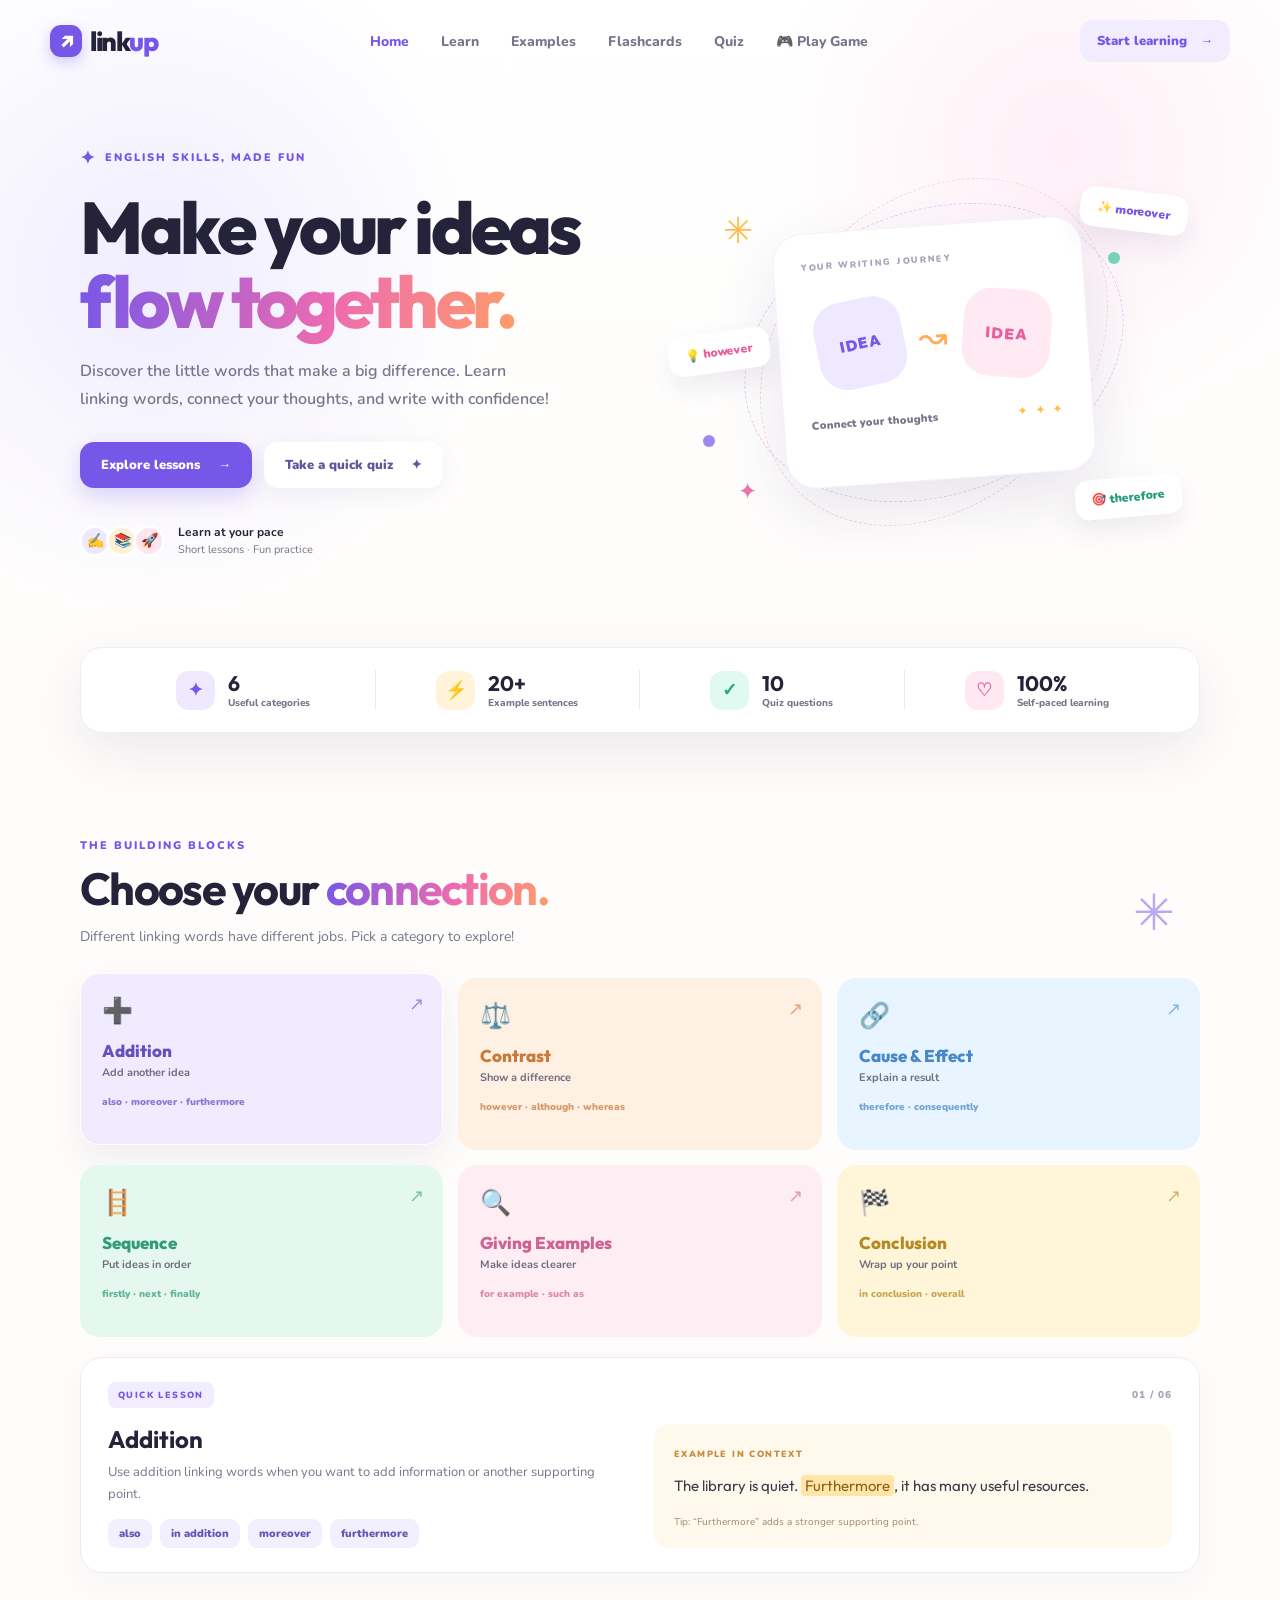
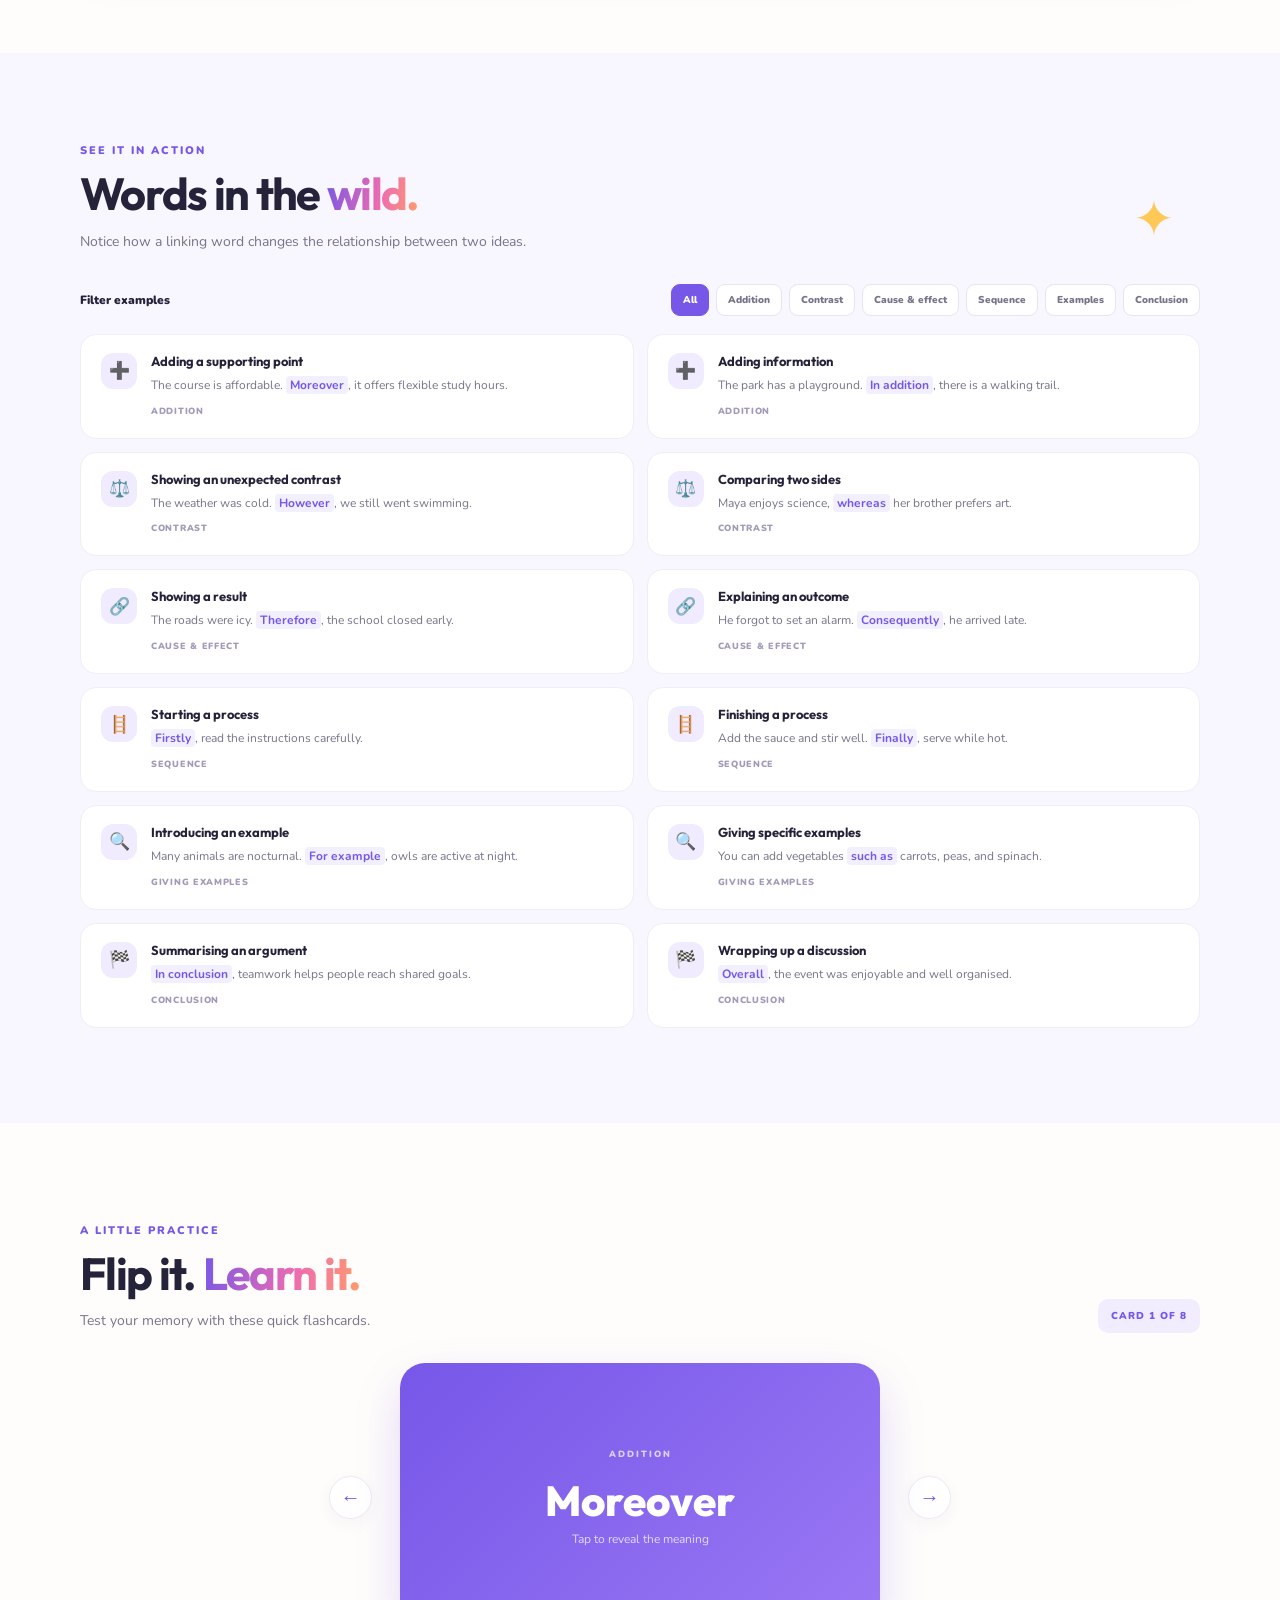
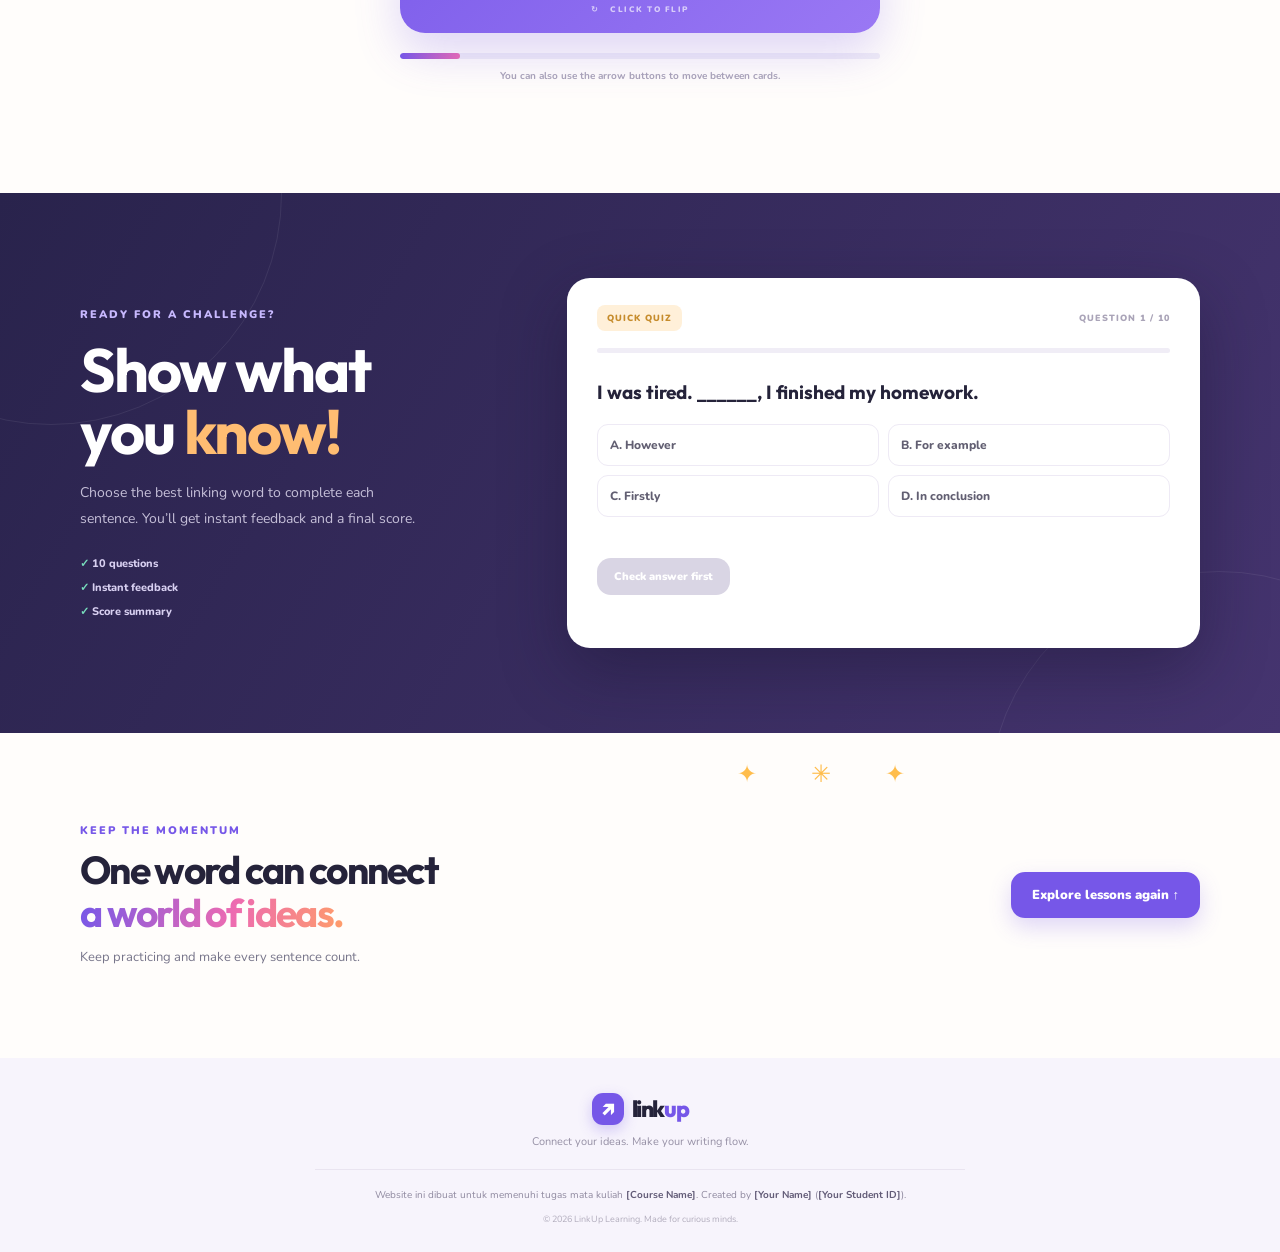
==== commit a4c7a766: "Update project LinkUp" ====
--- a/LinkUp-Project/index.html
+++ b/LinkUp-Project/index.html
@@ -9,7 +9,6 @@
   <link rel="preconnect" href="https://fonts.gstatic.com" crossorigin>
   <link href="https://fonts.googleapis.com/css2?family=Nunito:wght@400;600;700;800;900&family=Outfit:wght@400;500;600;700;800&display=swap" rel="stylesheet">
   <link rel="stylesheet" href="css/style.css">
-  <link rel="stylesheet" href="css/sokoban.css">
   
 </head>
 <body>
@@ -25,9 +24,7 @@
       <a href="#examples" class="nav-link">Examples</a>
       <a href="#cards" class="nav-link">Flashcards</a>
       <a href="#quiz" class="nav-link">Quiz</a>
-      <a href="game.html" class="nav-link">
-    🎮 Play Game
-</a>
+      <a href="game.html" class="nav-link">🎮 Play Game</a>
     </nav>
     <a class="header-cta" href="#quiz">Start learning <span>→</span></a>
   </header>
@@ -115,88 +112,6 @@
       <p class="flash-instruction">You can also use the arrow buttons to move between cards.</p>
     </section>
 
-<!-- WORD PUSH SOKOBAN GAME -->
-<section class="sokoban-section" id="sokoban">
-
-    <div class="sokoban-container">
-
-        <div class="sokoban-header">
-            <h2>🧩 Word Push!</h2>
-            <p>Push the correct linking word out of the maze!</p>
-        </div>
-
-        <div class="sokoban-game">
-
-            <div class="sokoban-question">
-
-                <div class="sokoban-info">
-                    <span id="sokoLevel">LEVEL 1 / 5</span>
-                    <span id="sokoScore">SOLVED: 0</span>
-                </div>
-
-                <small>COMPLETE THE SENTENCE</small>
-
-                <h3 id="sokoQuestion">
-                    I was tired. ______, I finished my homework.
-                </h3>
-
-                <p>Push the correct answer crate to the EXIT.</p>
-
-            </div>
-
-            <div class="sokoban-board-frame">
-                <div class="sokoban-board" id="sokoBoard"></div>
-            </div>
-
-            <div class="sokoban-controls">
-
-                <div class="sokoban-instructions">
-                    <strong>🎮 How to Play</strong>
-
-                    <p>
-                        Move your character using the joystick.
-                        Push the correct answer crate through
-                        the exit. Avoid pushing the wrong answer!
-                    </p>
-                </div>
-
-                <div>
-                    <div class="soko-joystick" id="sokoJoystick">
-
-                        <button class="soko-up" data-dir="up">▲</button>
-                        <button class="soko-left" data-dir="left">◀</button>
-
-                        <div class="soko-center">✦</div>
-
-                        <button class="soko-right" data-dir="right">▶</button>
-                        <button class="soko-down" data-dir="down">▼</button>
-
-                    </div>
-                </div>
-
-            </div>
-
-            <div class="sokoban-feedback" id="sokoFeedback">
-                Find the correct answer and push it to the exit!
-            </div>
-
-            <div class="sokoban-actions">
-
-                <button id="sokoRestart">
-                    ↻ Restart Level
-                </button>
-
-                <button id="sokoNext" class="primary sokoban-hidden">
-                    Next Level →
-                </button>
-
-            </div>
-
-        </div>
-    </div>
-
-</section>
-
     <section class="quiz-section" id="quiz">
       <div class="section-wrap quiz-layout">
         <div class="quiz-copy"><div class="eyebrow light-eyebrow">READY FOR A CHALLENGE?</div><h2>Show what<br>you <span>know!</span></h2><p>Choose the best linking word to complete each sentence. You’ll get instant feedback and a final score.</p><div class="quiz-perks"><span>✓ 10 questions</span><span>✓ Instant feedback</span><span>✓ Score summary</span></div></div>
@@ -226,10 +141,7 @@
     <small>Website ini dibuat untuk memenuhi tugas mata kuliah <strong>[Course Name]</strong>. Created by <strong>[Your Name]</strong> (<strong>[Your Student ID]</strong>).</small>
     <small class="copyright">© 2026 LinkUp Learning. Made for curious minds.</small>
   </footer>
-
   <script src="js/app.js"></script>
-  <script src="js/app.js"></script>
-<script src="js/sokoban.js"></script>
 </body>
 </html>
 
